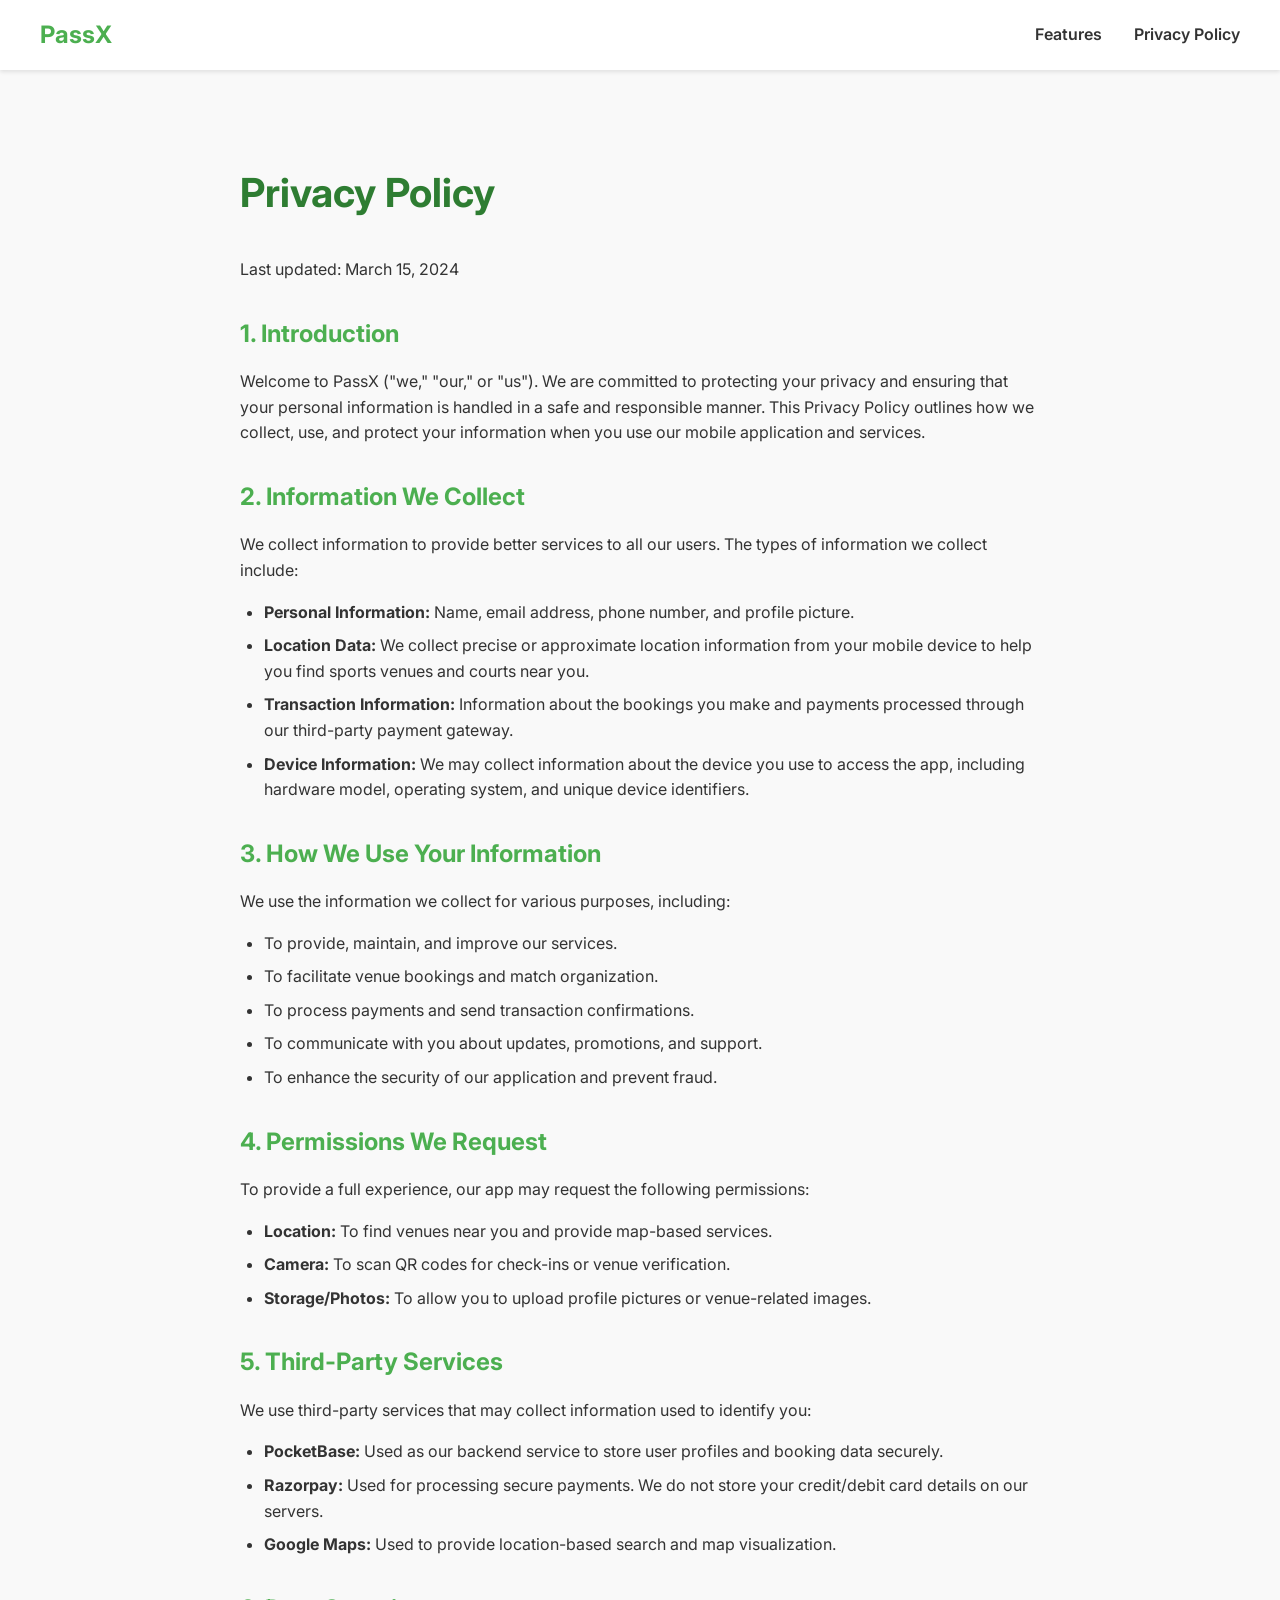
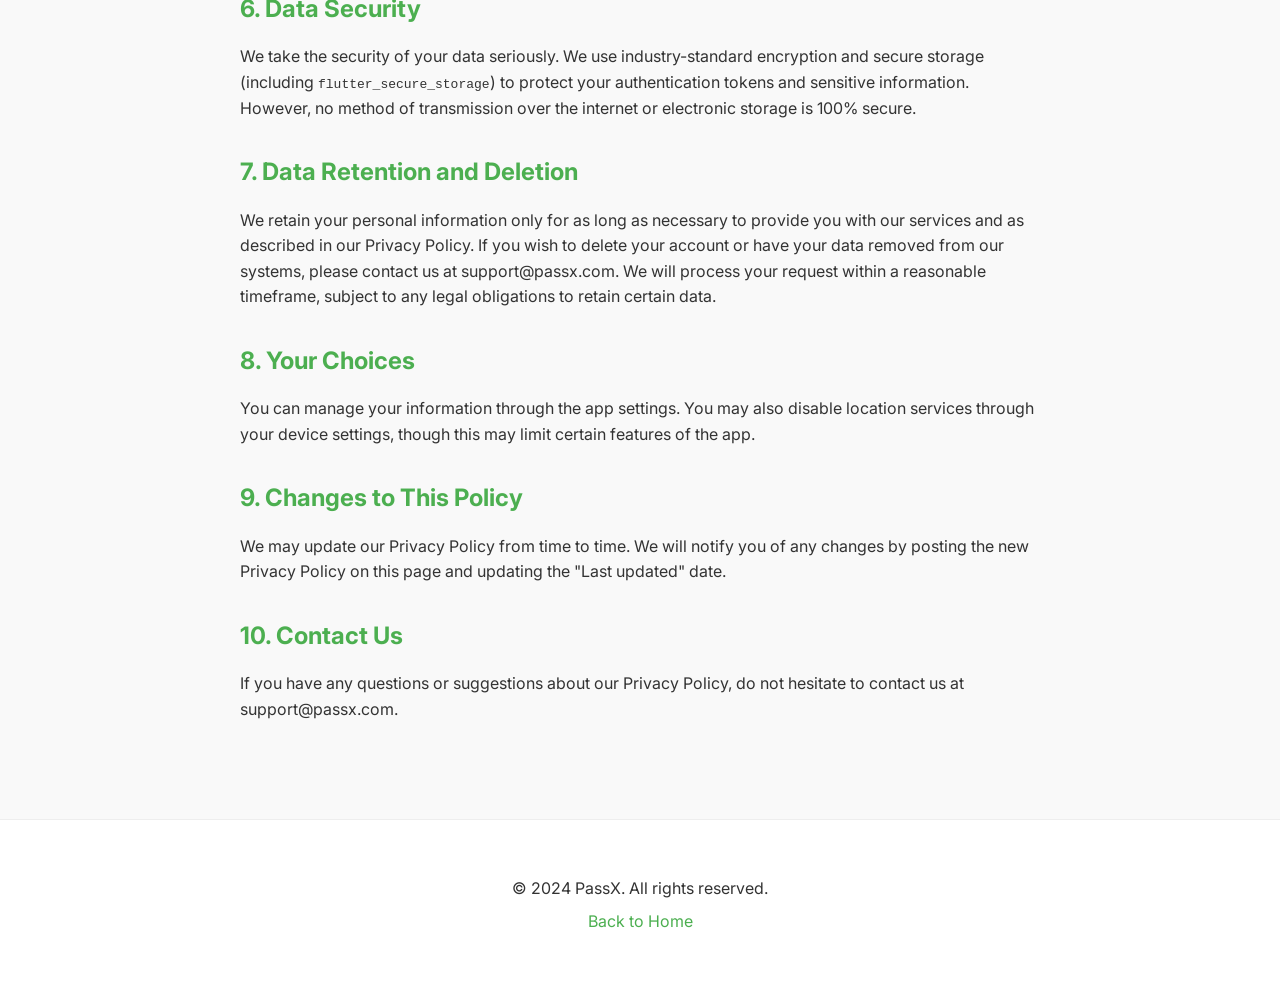
==== privacy.html @ 639eba91 "Initial commit: Add PassX landing page and Privacy Policy" ====
<!DOCTYPE html>
<html lang="en">
<head>
    <meta charset="UTF-8">
    <meta name="viewport" content="width=device-width, initial-scale=1.0">
    <title>Privacy Policy - PassX</title>
    <link rel="stylesheet" href="style.css">
    <link rel="preconnect" href="https://fonts.googleapis.com">
    <link rel="preconnect" href="https://fonts.gstatic.com" crossorigin>
    <link href="https://fonts.googleapis.com/css2?family=Inter:wght@400;600;700&display=swap" rel="stylesheet">
</head>
<body>
    <header>
        <nav>
            <div class="logo"><a href="index.html" style="text-decoration: none; color: inherit;">PassX</a></div>
            <ul>
                <li><a href="index.html#features">Features</a></li>
                <li><a href="privacy.html">Privacy Policy</a></li>
            </ul>
        </nav>
    </header>

    <main class="privacy-policy">
        <h1>Privacy Policy</h1>
        <p>Last updated: March 15, 2024</p>

        <section>
            <h2>1. Introduction</h2>
            <p>Welcome to PassX ("we," "our," or "us"). We are committed to protecting your privacy and ensuring that your personal information is handled in a safe and responsible manner. This Privacy Policy outlines how we collect, use, and protect your information when you use our mobile application and services.</p>
        </section>

        <section>
            <h2>2. Information We Collect</h2>
            <p>We collect information to provide better services to all our users. The types of information we collect include:</p>
            <ul>
                <li><strong>Personal Information:</strong> Name, email address, phone number, and profile picture.</li>
                <li><strong>Location Data:</strong> We collect precise or approximate location information from your mobile device to help you find sports venues and courts near you.</li>
                <li><strong>Transaction Information:</strong> Information about the bookings you make and payments processed through our third-party payment gateway.</li>
                <li><strong>Device Information:</strong> We may collect information about the device you use to access the app, including hardware model, operating system, and unique device identifiers.</li>
            </ul>
        </section>

        <section>
            <h2>3. How We Use Your Information</h2>
            <p>We use the information we collect for various purposes, including:</p>
            <ul>
                <li>To provide, maintain, and improve our services.</li>
                <li>To facilitate venue bookings and match organization.</li>
                <li>To process payments and send transaction confirmations.</li>
                <li>To communicate with you about updates, promotions, and support.</li>
                <li>To enhance the security of our application and prevent fraud.</li>
            </ul>
        </section>

        <section>
            <h2>4. Permissions We Request</h2>
            <p>To provide a full experience, our app may request the following permissions:</p>
            <ul>
                <li><strong>Location:</strong> To find venues near you and provide map-based services.</li>
                <li><strong>Camera:</strong> To scan QR codes for check-ins or venue verification.</li>
                <li><strong>Storage/Photos:</strong> To allow you to upload profile pictures or venue-related images.</li>
            </ul>
        </section>

        <section>
            <h2>5. Third-Party Services</h2>
            <p>We use third-party services that may collect information used to identify you:</p>
            <ul>
                <li><strong>PocketBase:</strong> Used as our backend service to store user profiles and booking data securely.</li>
                <li><strong>Razorpay:</strong> Used for processing secure payments. We do not store your credit/debit card details on our servers.</li>
                <li><strong>Google Maps:</strong> Used to provide location-based search and map visualization.</li>
            </ul>
        </section>

        <section>
            <h2>6. Data Security</h2>
            <p>We take the security of your data seriously. We use industry-standard encryption and secure storage (including <code>flutter_secure_storage</code>) to protect your authentication tokens and sensitive information. However, no method of transmission over the internet or electronic storage is 100% secure.</p>
        </section>

        <section>
            <h2>7. Data Retention and Deletion</h2>
            <p>We retain your personal information only for as long as necessary to provide you with our services and as described in our Privacy Policy. If you wish to delete your account or have your data removed from our systems, please contact us at support@passx.com. We will process your request within a reasonable timeframe, subject to any legal obligations to retain certain data.</p>
        </section>

        <section>
            <h2>8. Your Choices</h2>
            <p>You can manage your information through the app settings. You may also disable location services through your device settings, though this may limit certain features of the app.</p>
        </section>

        <section>
            <h2>9. Changes to This Policy</h2>
            <p>We may update our Privacy Policy from time to time. We will notify you of any changes by posting the new Privacy Policy on this page and updating the "Last updated" date.</p>
        </section>

        <section>
            <h2>10. Contact Us</h2>
            <p>If you have any questions or suggestions about our Privacy Policy, do not hesitate to contact us at support@passx.com.</p>
        </section>
    </main>

    <footer>
        <p>&copy; 2024 PassX. All rights reserved.</p>
        <p><a href="index.html">Back to Home</a></p>
    </footer>
</body>
</html>
---- style.css ----
:root {
    --primary-color: #4CAF50;
    --secondary-color: #2E7D32;
    --text-color: #333;
    --bg-color: #f9f9f9;
    --white: #ffffff;
    --font-family: 'Inter', sans-serif;
}

body {
    font-family: var(--font-family);
    margin: 0;
    padding: 0;
    color: var(--text-color);
    background-color: var(--bg-color);
    line-height: 1.6;
}

header {
    background-color: var(--white);
    padding: 1rem 2rem;
    box-shadow: 0 2px 4px rgba(0,0,0,0.1);
}

nav {
    max-width: 1200px;
    margin: 0 auto;
    display: flex;
    justify-content: space-between;
    align-items: center;
}

.logo {
    font-size: 1.5rem;
    font-weight: 700;
    color: var(--primary-color);
}

nav ul {
    list-style: none;
    display: flex;
    gap: 2rem;
    margin: 0;
    padding: 0;
}

nav ul li a {
    text-decoration: none;
    color: var(--text-color);
    font-weight: 600;
    transition: color 0.3s;
}

nav ul li a:hover {
    color: var(--primary-color);
}

main {
    max-width: 1200px;
    margin: 0 auto;
    padding: 2rem;
}

.hero {
    display: flex;
    align-items: center;
    gap: 4rem;
    padding: 4rem 0;
}

.hero-content h1 {
    font-size: 3rem;
    margin-bottom: 1.5rem;
    color: var(--secondary-color);
}

.hero-content p {
    font-size: 1.25rem;
    margin-bottom: 2.5rem;
}

.app-buttons {
    display: flex;
    gap: 1.5rem;
}

.app-buttons a {
    text-decoration: none;
    padding: 1rem 2rem;
    border-radius: 8px;
    font-weight: 700;
    background-color: var(--primary-color);
    color: var(--white);
    transition: background-color 0.3s;
}

.app-buttons a:hover {
    background-color: var(--secondary-color);
}

.device-mockup {
    width: 300px;
    height: 600px;
    background-color: #333;
    border-radius: 40px;
    padding: 15px;
    box-shadow: 0 20px 40px rgba(0,0,0,0.2);
}

.screen {
    width: 100%;
    height: 100%;
    background-color: var(--white);
    border-radius: 25px;
    display: flex;
    justify-content: center;
    align-items: center;
    overflow: hidden;
}

.placeholder-app {
    font-size: 2rem;
    font-weight: 700;
    color: var(--primary-color);
}

.features {
    padding: 4rem 0;
}

.features h2 {
    text-align: center;
    font-size: 2.5rem;
    margin-bottom: 3rem;
    color: var(--secondary-color);
}

.feature-grid {
    display: grid;
    grid-template-columns: repeat(auto-fit, minmax(250px, 1fr));
    gap: 2.5rem;
}

.feature-card {
    background-color: var(--white);
    padding: 2.5rem;
    border-radius: 12px;
    box-shadow: 0 10px 20px rgba(0,0,0,0.05);
    text-align: center;
    transition: transform 0.3s;
}

.feature-card:hover {
    transform: translateY(-10px);
}

.feature-card h3 {
    margin-top: 0;
    color: var(--primary-color);
}

footer {
    background-color: var(--white);
    padding: 3rem 2rem;
    text-align: center;
    border-top: 1px solid #eee;
}

footer p {
    margin: 0.5rem 0;
}

footer a {
    color: var(--primary-color);
    text-decoration: none;
}

.privacy-policy {
    padding: 4rem 1rem;
    max-width: 800px;
}

.privacy-policy h1 {
    font-size: 2.5rem;
    color: var(--secondary-color);
    margin-bottom: 2rem;
}

.privacy-policy h2 {
    font-size: 1.5rem;
    color: var(--primary-color);
    margin-top: 2rem;
    margin-bottom: 1rem;
}

.privacy-policy section {
    margin-bottom: 2rem;
}

.privacy-policy ul {
    padding-left: 1.5rem;
}

.privacy-policy li {
    margin-bottom: 0.5rem;
}

@media (max-width: 900px) {
    .hero {
        flex-direction: column;
        text-align: center;
    }
    .hero-content h1 {
        font-size: 2.5rem;
    }
    .app-buttons {
        justify-content: center;
    }
    .device-mockup {
        margin: 0 auto;
    }
}
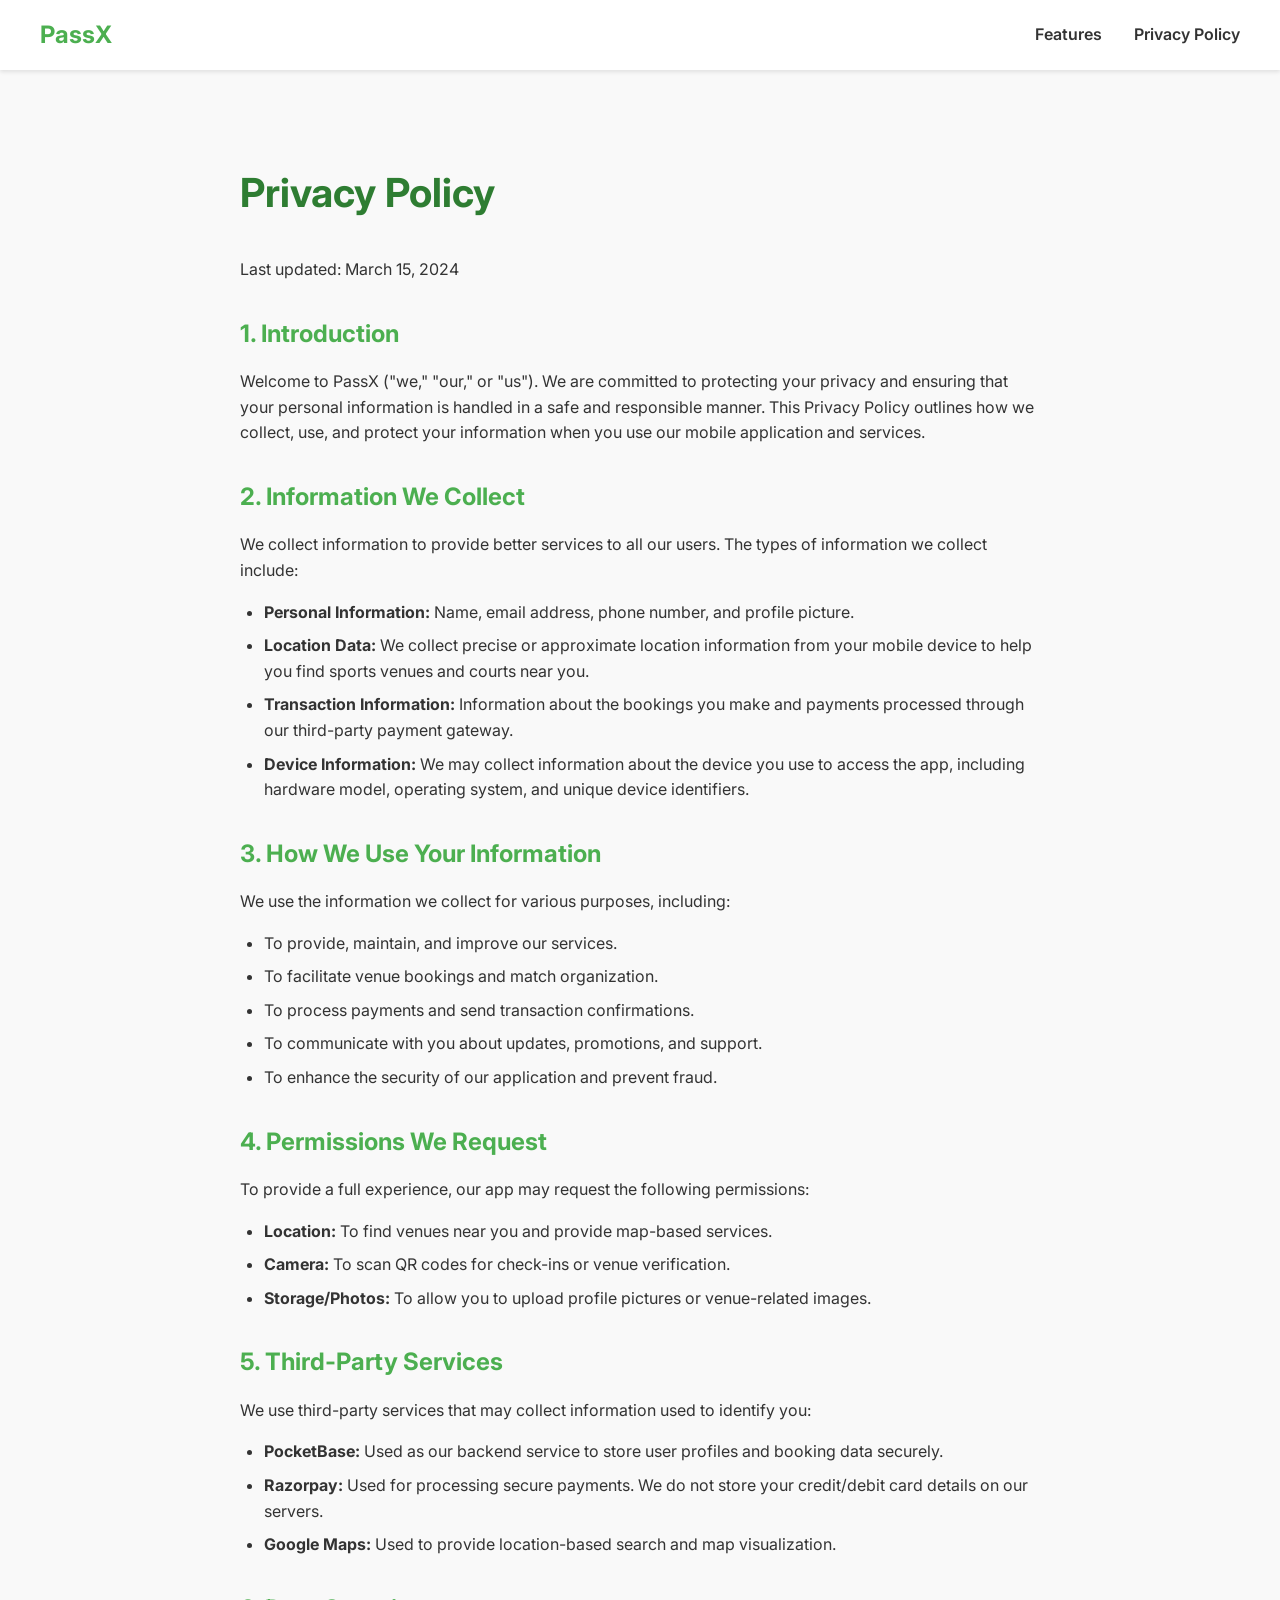
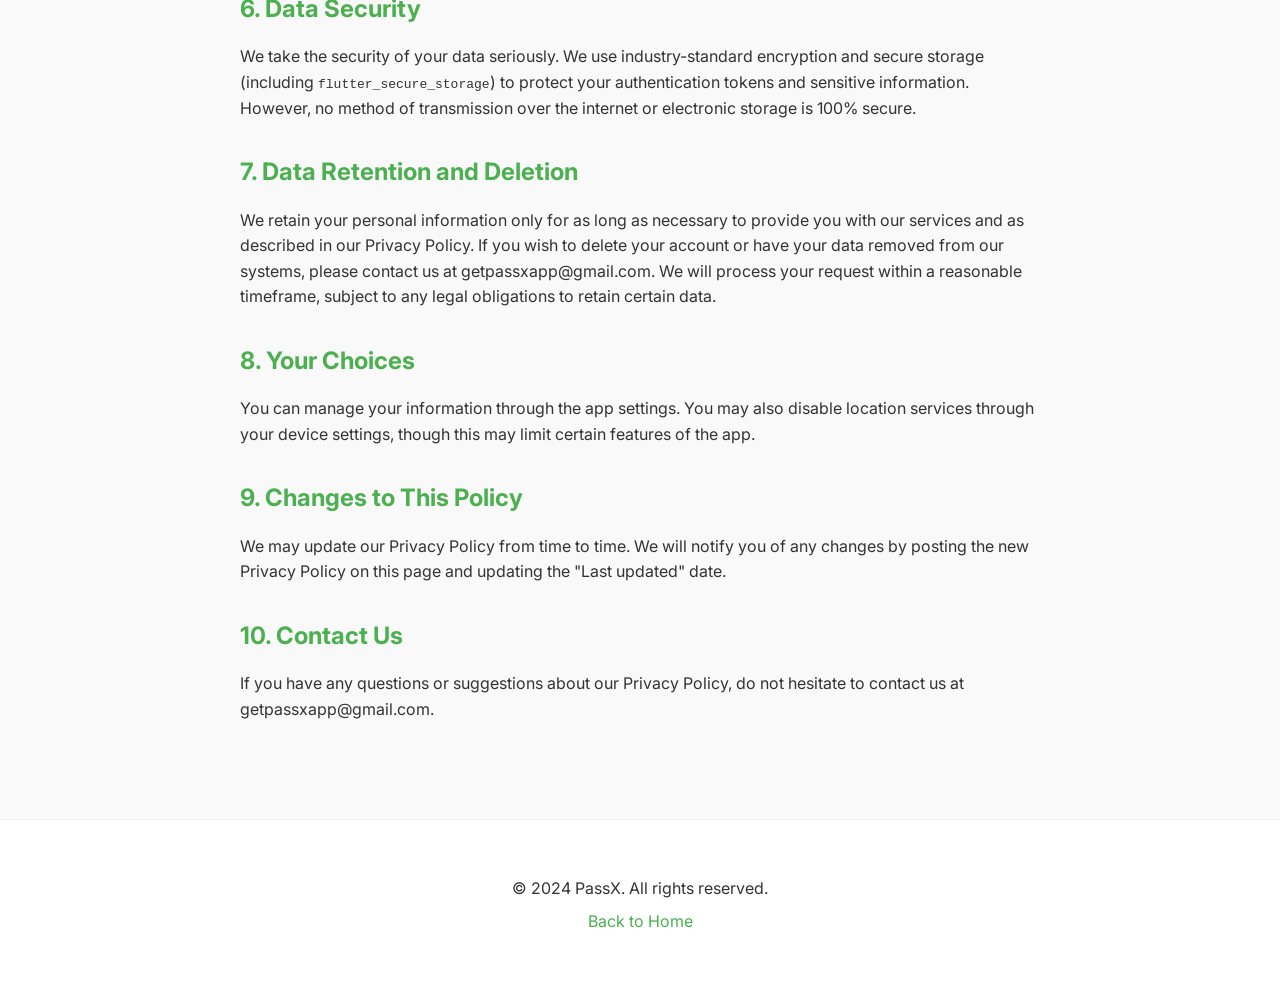
==== commit 55370f47: "Update contact email to getpassxapp@gmail.com" ====
--- a/privacy.html
+++ b/privacy.html
@@ -79,7 +79,7 @@
 
         <section>
             <h2>7. Data Retention and Deletion</h2>
-            <p>We retain your personal information only for as long as necessary to provide you with our services and as described in our Privacy Policy. If you wish to delete your account or have your data removed from our systems, please contact us at support@passx.com. We will process your request within a reasonable timeframe, subject to any legal obligations to retain certain data.</p>
+            <p>We retain your personal information only for as long as necessary to provide you with our services and as described in our Privacy Policy. If you wish to delete your account or have your data removed from our systems, please contact us at getpassxapp@gmail.com. We will process your request within a reasonable timeframe, subject to any legal obligations to retain certain data.</p>
         </section>
 
         <section>
@@ -94,7 +94,7 @@
 
         <section>
             <h2>10. Contact Us</h2>
-            <p>If you have any questions or suggestions about our Privacy Policy, do not hesitate to contact us at support@passx.com.</p>
+            <p>If you have any questions or suggestions about our Privacy Policy, do not hesitate to contact us at getpassxapp@gmail.com.</p>
         </section>
     </main>
 
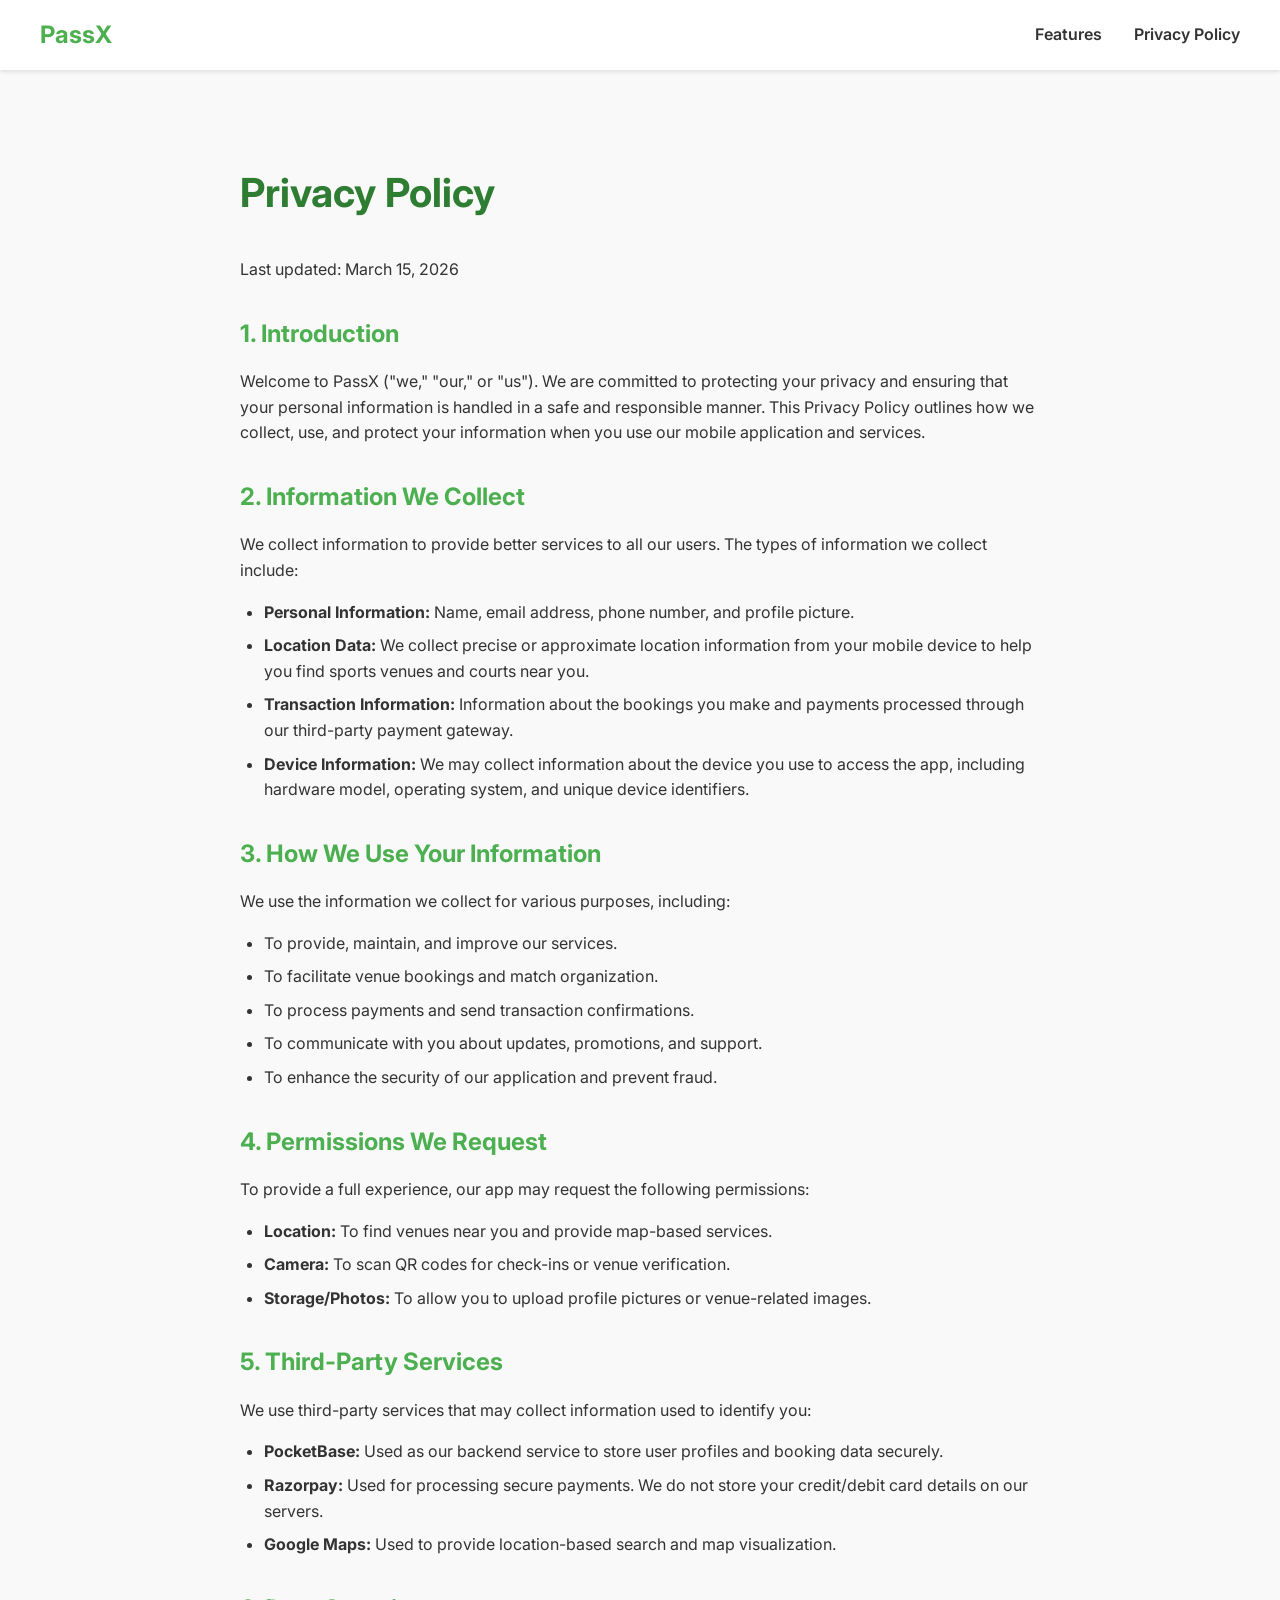
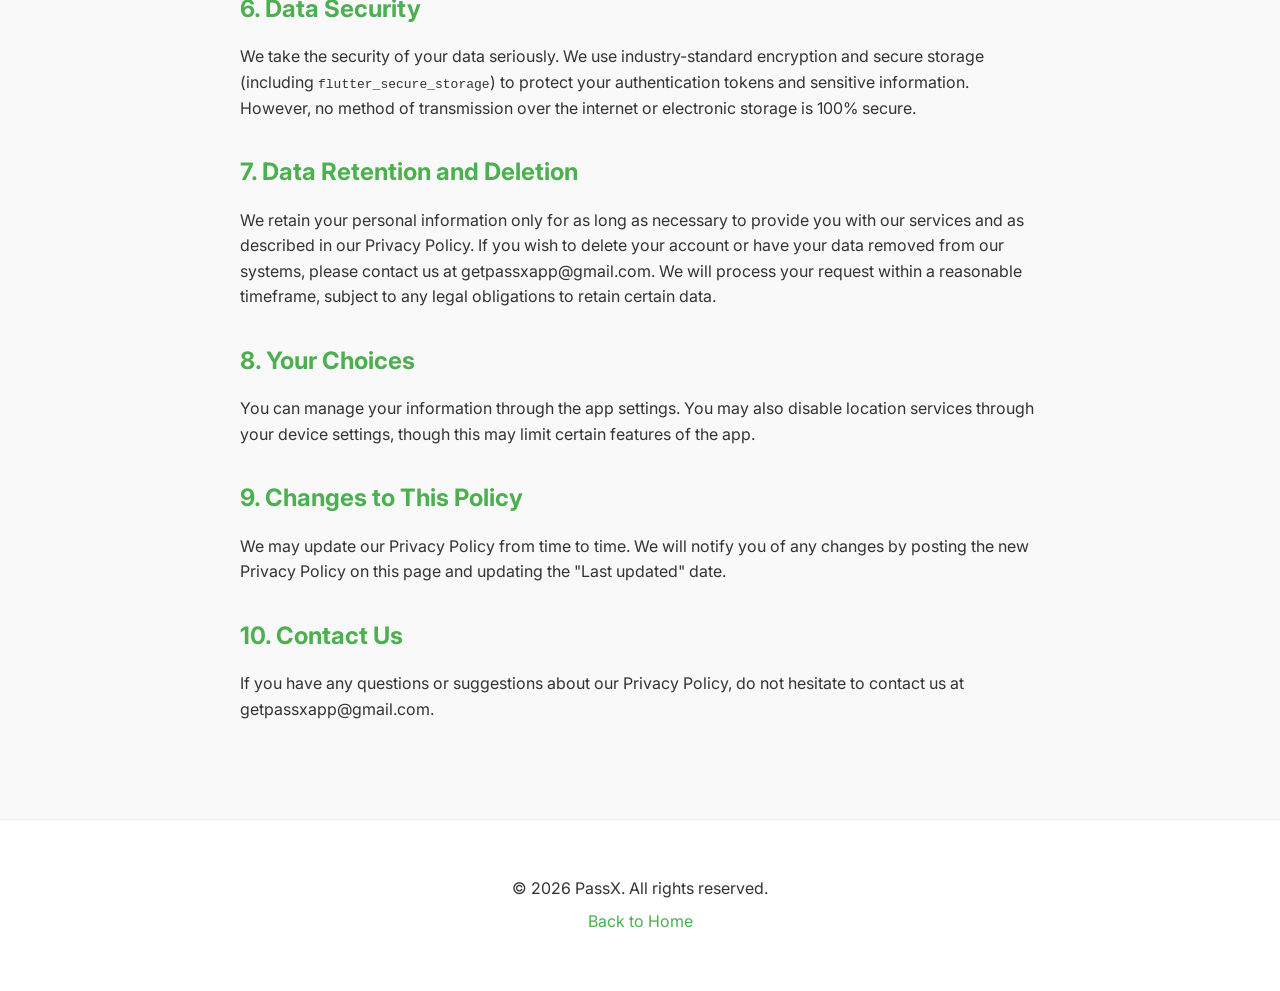
==== commit 0aaa5039: "Update copyright and policy date to 2026" ====
--- a/privacy.html
+++ b/privacy.html
@@ -22,7 +22,7 @@
 
     <main class="privacy-policy">
         <h1>Privacy Policy</h1>
-        <p>Last updated: March 15, 2024</p>
+        <p>Last updated: March 15, 2026</p>
 
         <section>
             <h2>1. Introduction</h2>
@@ -99,7 +99,7 @@
     </main>
 
     <footer>
-        <p>&copy; 2024 PassX. All rights reserved.</p>
+        <p>&copy; 2026 PassX. All rights reserved.</p>
         <p><a href="index.html">Back to Home</a></p>
     </footer>
 </body>
